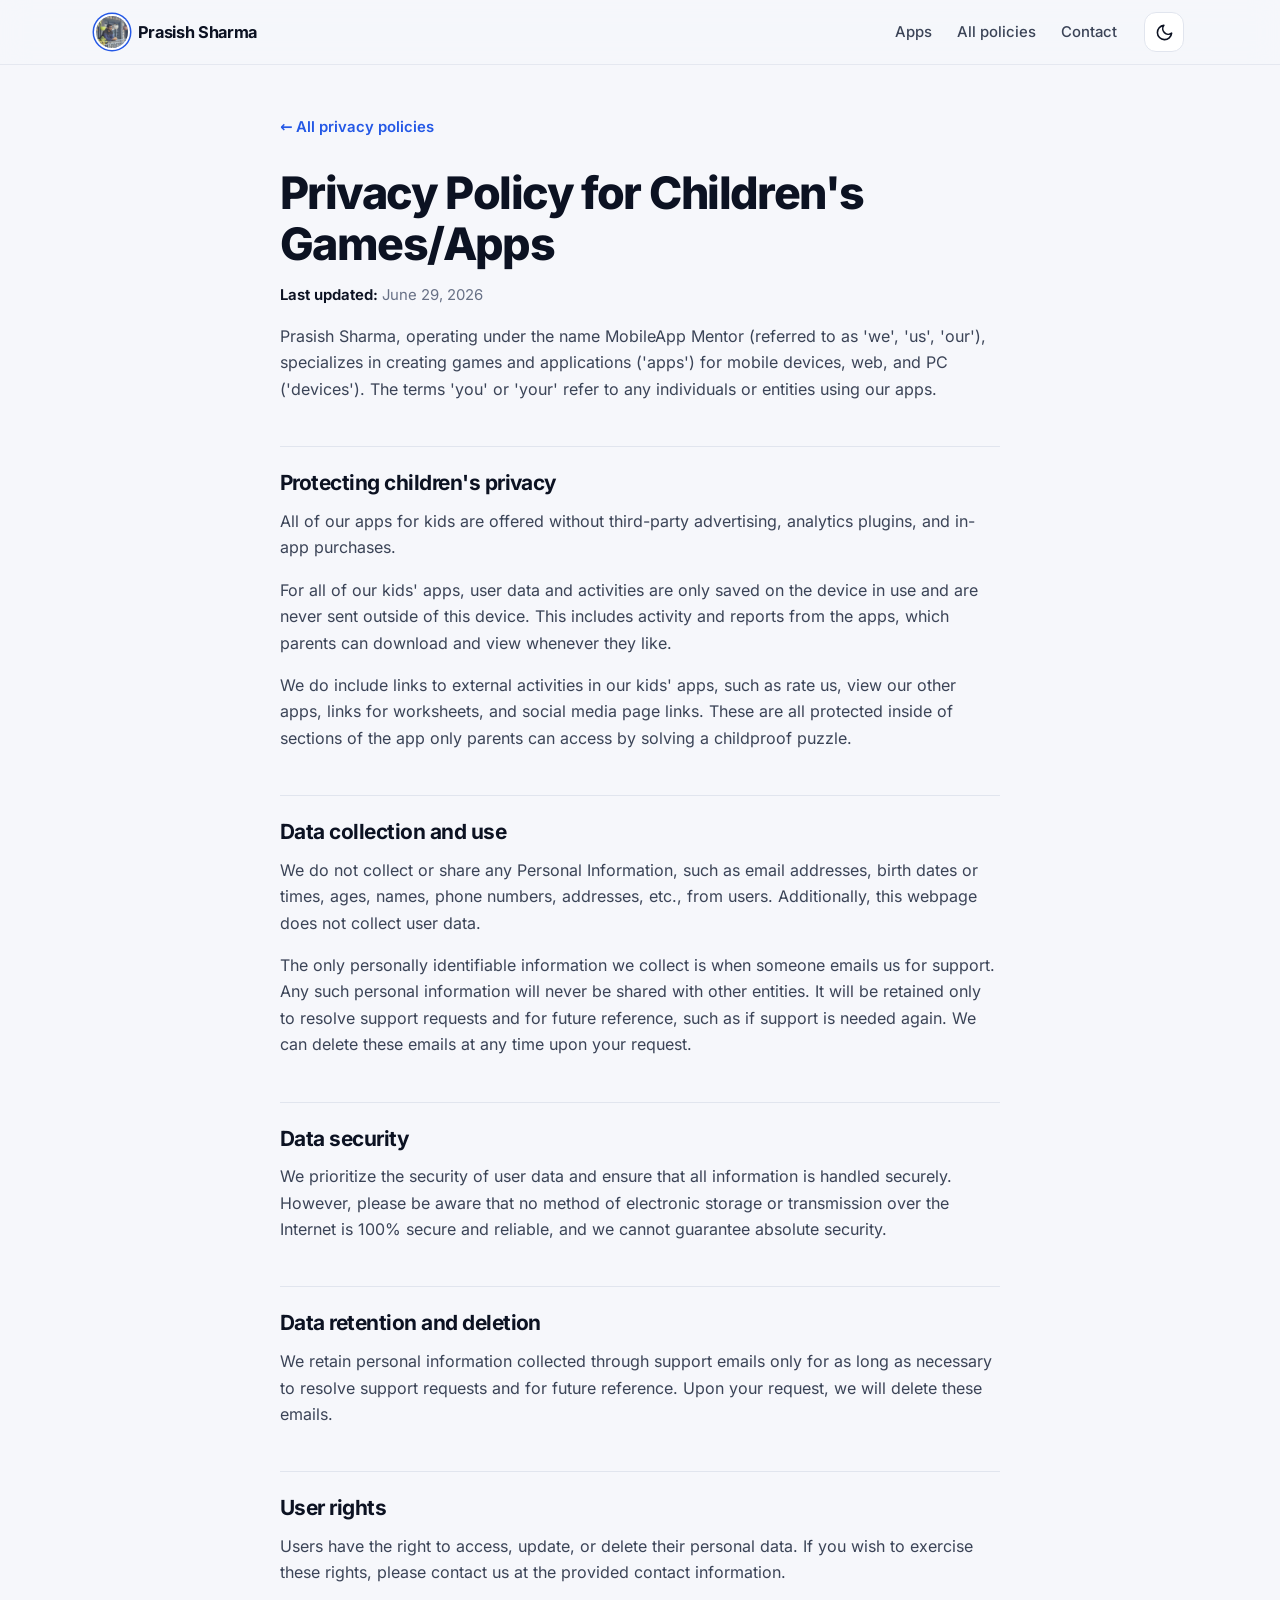
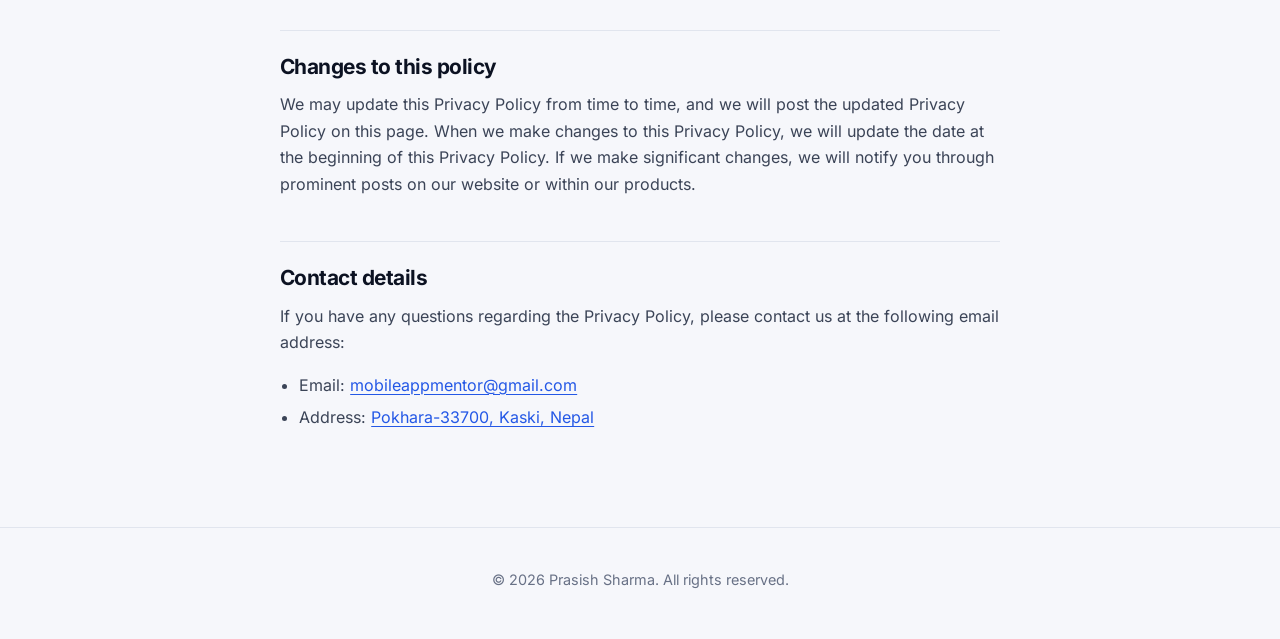
==== privacy-policy-kids/index.html @ 7d9ba477 "Redesign site: Linux & network administration profile Replaces the 2023 single-page site with a rede" ====
<!DOCTYPE html>
<html lang="en">
<head>
  <meta charset="utf-8">
  <meta name="viewport" content="width=device-width, initial-scale=1">
  <meta name="color-scheme" content="light dark">
  <meta http-equiv="Content-Security-Policy" content="default-src 'none'; script-src 'self'; style-src 'self'; img-src 'self'; font-src 'self'; base-uri 'none'; form-action 'none'; require-trusted-types-for 'script'; trusted-types 'none'; upgrade-insecure-requests">
  <meta name="referrer" content="strict-origin-when-cross-origin">
  <title>Children's Privacy — MobileApp Mentor</title>
  <meta name="description" content="Privacy policy for children's games and apps published by MobileApp Mentor (Prasish Sharma).">
  <link rel="canonical" href="https://prasishsharma.com.np/privacy-policy-kids/">
  <link rel="icon" href="../assets/img/favicon.ico">
  <link rel="stylesheet" href="../assets/css/site.css">
  <script src="../assets/js/theme.js"></script>
  <script src="../assets/js/site.js" defer></script>
</head>
<body>
  <a class="skip" href="#main">Skip to content</a>
  <header class="site-header">
    <div class="wrap">
      <a class="brand" href="../index.html"><img src="../assets/img/prasish-sharma.jpg" alt="" width="30" height="30">Prasish Sharma</a>
      <nav class="nav" aria-label="Main">
        <a href="../index.html#apps">Apps</a>
        <a href="../index.html#privacy">All policies</a>
        <a href="../index.html#contact">Contact</a>
      </nav>
      <button class="theme-toggle" type="button" aria-label="Toggle colour theme">
        <svg class="moon" viewBox="0 0 24 24" fill="none" stroke="currentColor" stroke-width="2" stroke-linecap="round" stroke-linejoin="round" aria-hidden="true"><path d="M21 12.8A9 9 0 1 1 11.2 3a7 7 0 0 0 9.8 9.8z"/></svg>
        <svg class="sun" viewBox="0 0 24 24" fill="none" stroke="currentColor" stroke-width="2" stroke-linecap="round" aria-hidden="true"><circle cx="12" cy="12" r="4"/><path d="M12 2v2M12 20v2M4.9 4.9l1.4 1.4M17.7 17.7l1.4 1.4M2 12h2M20 12h2M4.9 19.1l1.4-1.4M17.7 6.3l1.4-1.4"/></svg>
      </button>
    </div>
  </header>

  <main id="main" class="doc">
    <a class="back" href="../index.html#privacy">← All privacy policies</a>
    <h1>Privacy Policy for Children's Games/Apps</h1>
    <p class="meta"><strong>Last updated:</strong> June 29, 2026</p>

    <p>Prasish Sharma, operating under the name MobileApp Mentor (referred to as 'we', 'us', 'our'), specializes in creating games and applications ('apps') for mobile devices, web, and PC ('devices'). The terms 'you' or 'your' refer to any individuals or entities using our apps.</p>

    <h2>Protecting children's privacy</h2>
    <p>All of our apps for kids are offered without third-party advertising, analytics plugins, and in-app purchases.</p>
    <p>For all of our kids' apps, user data and activities are only saved on the device in use and are never sent outside of this device. This includes activity and reports from the apps, which parents can download and view whenever they like.</p>
    <p>We do include links to external activities in our kids' apps, such as rate us, view our other apps, links for worksheets, and social media page links. These are all protected inside of sections of the app only parents can access by solving a childproof puzzle.</p>

    <h2>Data collection and use</h2>
    <p>We do not collect or share any Personal Information, such as email addresses, birth dates or times, ages, names, phone numbers, addresses, etc., from users. Additionally, this webpage does not collect user data.</p>
    <p>The only personally identifiable information we collect is when someone emails us for support. Any such personal information will never be shared with other entities. It will be retained only to resolve support requests and for future reference, such as if support is needed again. We can delete these emails at any time upon your request.</p>

    <h2>Data security</h2>
    <p>We prioritize the security of user data and ensure that all information is handled securely. However, please be aware that no method of electronic storage or transmission over the Internet is 100% secure and reliable, and we cannot guarantee absolute security.</p>

    <h2>Data retention and deletion</h2>
    <p>We retain personal information collected through support emails only for as long as necessary to resolve support requests and for future reference. Upon your request, we will delete these emails.</p>

    <h2>User rights</h2>
    <p>Users have the right to access, update, or delete their personal data. If you wish to exercise these rights, please contact us at the provided contact information.</p>

    <h2>Changes to this policy</h2>
    <p>We may update this Privacy Policy from time to time, and we will post the updated Privacy Policy on this page. When we make changes to this Privacy Policy, we will update the date at the beginning of this Privacy Policy. If we make significant changes, we will notify you through prominent posts on our website or within our products.</p>

    <h2>Contact details</h2>
    <p>If you have any questions regarding the Privacy Policy, please contact us at the following email address:</p>
    <ul>
      <li>Email: <a href="mailto:mobileappmentor@gmail.com">mobileappmentor@gmail.com</a></li>
      <li>Address: <a href="https://www.google.com/maps?q=Pokhara-33700,Kaski,Nepal" target="_blank" rel="noopener noreferrer">Pokhara-33700, Kaski, Nepal</a></li>
    </ul>
  </main>

  <footer class="site-footer">
    <div class="wrap">
      <span>© <span id="year">2026</span> Prasish Sharma. All rights reserved.</span>
    </div>
  </footer>
</body>
</html>
---- assets/css/site.css ----
/* prasishsharma.com.np — single stylesheet, no external dependencies. */

/* ---------- fonts (self-hosted, SIL Open Font License) ---------- */

@font-face {
  font-family: "Inter";
  src: url("../fonts/inter-var.woff2") format("woff2");
  font-weight: 100 900;
  font-style: normal;
  font-display: swap;
}
@font-face {
  font-family: "JetBrains Mono";
  src: url("../fonts/jetbrains-mono-var.woff2") format("woff2");
  font-weight: 100 800;
  font-style: normal;
  font-display: swap;
}

/* ---------- tokens ---------- */

:root {
  --bg: #f6f7fb;
  --bg-2: #eef1f7;
  --surface: #ffffff;
  --surface-2: #f2f4f9;
  --ink: #0c1222;
  --ink-2: #3b4457;
  --muted: #687186;
  --rule: #e1e5ee;
  --rule-strong: #cfd5e2;
  --accent: #2458e6;
  --accent-2: #0d9488;
  --accent-ink: #ffffff;
  --accent-soft: #e8eefe;
  --ok: #059669;
  --grad: linear-gradient(120deg, #2458e6 0%, #0d9488 100%);
  --focus: #2458e6;
  --shadow-sm: 0 1px 2px rgb(15 23 42 / 6%);
  --shadow: 0 1px 2px rgb(15 23 42 / 5%), 0 8px 24px -8px rgb(15 23 42 / 12%);
  --shadow-lg: 0 2px 4px rgb(15 23 42 / 4%), 0 24px 48px -16px rgb(15 23 42 / 22%);
  --radius-sm: 10px;
  --radius: 16px;
  --radius-lg: 24px;
  --wrap: 72rem;
  --font: "Inter", system-ui, -apple-system, "Segoe UI", Roboto, "Helvetica Neue", Arial, "Noto Sans", "Noto Sans Devanagari", sans-serif;
  --mono: "JetBrains Mono", ui-monospace, SFMono-Regular, Menlo, Consolas, monospace;
  --term-bg: #0b1020;
  --term-ink: #d6deeb;
  color-scheme: light;
}

@media (prefers-color-scheme: dark) {
  :root:not([data-theme="light"]) {
    --bg: #080b13;
    --bg-2: #0c111c;
    --surface: #0f1522;
    --surface-2: #161d2d;
    --ink: #eaeef6;
    --ink-2: #b6bfd0;
    --muted: #8690a5;
    --rule: #1f2738;
    --rule-strong: #2c3650;
    --accent: #6d9bff;
    --accent-2: #2dd4bf;
    --accent-ink: #06101f;
    --accent-soft: #14213d;
    --ok: #34d399;
    --grad: linear-gradient(120deg, #6d9bff 0%, #2dd4bf 100%);
    --focus: #8fb3ff;
    --shadow-sm: 0 1px 2px rgb(0 0 0 / 40%);
    --shadow: 0 1px 2px rgb(0 0 0 / 40%), 0 8px 24px -8px rgb(0 0 0 / 50%);
    --shadow-lg: 0 2px 4px rgb(0 0 0 / 40%), 0 24px 48px -16px rgb(0 0 0 / 70%);
    --term-bg: #060912;
    color-scheme: dark;
  }
}

:root[data-theme="dark"] {
  --bg: #080b13;
  --bg-2: #0c111c;
  --surface: #0f1522;
  --surface-2: #161d2d;
  --ink: #eaeef6;
  --ink-2: #b6bfd0;
  --muted: #8690a5;
  --rule: #1f2738;
  --rule-strong: #2c3650;
  --accent: #6d9bff;
  --accent-2: #2dd4bf;
  --accent-ink: #06101f;
  --accent-soft: #14213d;
  --ok: #34d399;
  --grad: linear-gradient(120deg, #6d9bff 0%, #2dd4bf 100%);
  --focus: #8fb3ff;
  --shadow-sm: 0 1px 2px rgb(0 0 0 / 40%);
  --shadow: 0 1px 2px rgb(0 0 0 / 40%), 0 8px 24px -8px rgb(0 0 0 / 50%);
  --shadow-lg: 0 2px 4px rgb(0 0 0 / 40%), 0 24px 48px -16px rgb(0 0 0 / 70%);
  --term-bg: #060912;
  color-scheme: dark;
}

/* ---------- base ---------- */

*, *::before, *::after { box-sizing: border-box; }

html { scroll-behavior: smooth; -webkit-text-size-adjust: 100%; scroll-padding-top: 5rem; }

body {
  margin: 0;
  background: var(--bg);
  color: var(--ink);
  font: 16px/1.65 var(--font);
  font-feature-settings: "cv11", "ss01", "ss03";
  -webkit-font-smoothing: antialiased;
  -moz-osx-font-smoothing: grayscale;
  text-rendering: optimizeLegibility;
  overflow-x: hidden;
}

img, svg { max-width: 100%; height: auto; display: block; }
a { color: var(--accent); text-underline-offset: 0.2em; text-decoration-thickness: 1px; }
a:hover { text-decoration-thickness: 2px; }
:focus-visible { outline: 3px solid var(--focus); outline-offset: 3px; border-radius: 6px; }
::selection { background: var(--accent); color: var(--accent-ink); }

h1, h2, h3 { line-height: 1.15; letter-spacing: -0.025em; margin: 0; font-weight: 700; }
p { margin: 0 0 1rem; }
strong { font-weight: 650; }

.wrap { max-width: var(--wrap); margin: 0 auto; padding: 0 1rem; }
@media (min-width: 40rem) { .wrap { padding: 0 1.5rem; } }
@media (min-width: 64rem) { .wrap { padding: 0 2rem; } }

.visually-hidden {
  position: absolute !important; width: 1px; height: 1px; margin: -1px; padding: 0;
  overflow: hidden; clip: rect(0 0 0 0); white-space: nowrap; border: 0;
}

.skip {
  position: absolute; left: 1rem; top: -4rem; z-index: 100;
  background: var(--accent); color: var(--accent-ink); padding: 0.6rem 1rem;
  border-radius: var(--radius-sm); text-decoration: none; font-weight: 600;
}
.skip:focus { top: 1rem; }

/* ---------- header ---------- */

.site-header {
  position: sticky; top: 0; z-index: 50;
  background: color-mix(in srgb, var(--bg) 82%, transparent);
  backdrop-filter: saturate(180%) blur(14px);
  -webkit-backdrop-filter: saturate(180%) blur(14px);
  border-bottom: 1px solid color-mix(in srgb, var(--rule) 80%, transparent);
}
.site-header .wrap { display: flex; align-items: center; gap: 1rem; min-height: 4rem; }
.brand {
  font-weight: 700; color: var(--ink); text-decoration: none; letter-spacing: -0.02em;
  display: flex; align-items: center; gap: 0.6rem; white-space: nowrap; font-size: 1.02rem;
}
.brand img {
  width: 32px; height: 32px; border-radius: 50%; object-fit: cover;
  box-shadow: 0 0 0 2px var(--surface), 0 0 0 3.5px var(--accent);
}
.nav { margin-left: auto; display: flex; align-items: center; gap: 0.15rem; }
.nav a {
  color: var(--ink-2); text-decoration: none; font-size: 0.93rem; font-weight: 500;
  padding: 0.45rem 0.7rem; border-radius: 999px; transition: background-color .15s, color .15s;
}
.nav a:hover { background: var(--surface-2); color: var(--ink); }
.nav a[aria-current="true"] { color: var(--accent); background: var(--accent-soft); }
.nav-toggle, .theme-toggle {
  appearance: none; border: 1px solid var(--rule); background: var(--surface);
  color: var(--ink); border-radius: 12px; width: 2.5rem; height: 2.5rem;
  display: inline-grid; place-items: center; cursor: pointer; flex: none;
  transition: border-color .15s, transform .15s;
}
.nav-toggle:hover, .theme-toggle:hover { border-color: var(--rule-strong); }
.nav-toggle { display: none; margin-left: auto; }
.nav-toggle svg, .theme-toggle svg { width: 19px; height: 19px; }
.theme-toggle .sun { display: none; }
:root[data-theme="dark"] .theme-toggle .sun { display: block; }
:root[data-theme="dark"] .theme-toggle .moon { display: none; }
@media (prefers-color-scheme: dark) {
  :root:not([data-theme="light"]) .theme-toggle .sun { display: block; }
  :root:not([data-theme="light"]) .theme-toggle .moon { display: none; }
}

@media (max-width: 56rem) {
  .nav-toggle { display: inline-grid; }
  .nav {
    display: none; position: absolute; left: 0; right: 0; top: 100%;
    flex-direction: column; align-items: stretch; gap: 0.15rem;
    background: var(--bg); border-bottom: 1px solid var(--rule); padding: 0.5rem 1rem 1rem;
    box-shadow: var(--shadow);
  }
  .nav.open { display: flex; }
  .nav a { padding: 0.75rem 0.85rem; font-size: 1rem; border-radius: 12px; }
  .site-header .theme-toggle { order: 3; margin-left: auto; }
  .site-header .nav-toggle ~ .theme-toggle { margin-left: 0; }
}

/* ---------- hero ---------- */

.hero { position: relative; padding: 3.5rem 0 3rem; overflow: hidden; isolation: isolate; }
.hero::before {
  content: ""; position: absolute; inset: 0; z-index: -2;
  background-image:
    linear-gradient(var(--rule) 1px, transparent 1px),
    linear-gradient(90deg, var(--rule) 1px, transparent 1px);
  background-size: 44px 44px;
  -webkit-mask-image: radial-gradient(ellipse 80% 70% at 70% 30%, #000 20%, transparent 75%);
  mask-image: radial-gradient(ellipse 80% 70% at 70% 30%, #000 20%, transparent 75%);
  opacity: 0.7;
}
.hero::after {
  content: ""; position: absolute; z-index: -1; width: 46rem; height: 46rem; right: -14rem; top: -18rem;
  background: radial-gradient(circle, color-mix(in srgb, var(--accent) 22%, transparent) 0%, transparent 62%);
  pointer-events: none;
}
@media (min-width: 56rem) { .hero { padding: 5.5rem 0 4.5rem; } }

.hero-grid { display: grid; gap: 3rem; align-items: center; }
@media (min-width: 56rem) { .hero-grid { grid-template-columns: 1.35fr 1fr; gap: 3.5rem; } }

.status {
  display: inline-flex; align-items: center; gap: 0.55rem;
  font-size: 0.85rem; font-weight: 600; color: var(--ink-2);
  background: var(--surface); border: 1px solid var(--rule); box-shadow: var(--shadow-sm);
  padding: 0.35rem 0.85rem 0.35rem 0.7rem; border-radius: 999px; margin-bottom: 1.4rem;
}
.status .dot {
  width: 8px; height: 8px; border-radius: 50%; background: var(--ok);
  box-shadow: 0 0 0 4px color-mix(in srgb, var(--ok) 22%, transparent);
  animation: pulse 2.4s ease-in-out infinite;
}
@keyframes pulse {
  0%, 100% { box-shadow: 0 0 0 4px color-mix(in srgb, var(--ok) 22%, transparent); }
  50% { box-shadow: 0 0 0 7px color-mix(in srgb, var(--ok) 6%, transparent); }
}

.hero h1 {
  font-size: clamp(2.6rem, 7vw, 4.4rem); letter-spacing: -0.045em; line-height: 1.02;
  margin-bottom: 1rem; font-weight: 800;
}
.hero h1 .grad {
  background: var(--grad); -webkit-background-clip: text; background-clip: text; color: transparent;
}
.hero .role { font-size: clamp(1.08rem, 2.2vw, 1.28rem); color: var(--ink-2); margin-bottom: 1.5rem; max-width: 36rem; line-height: 1.6; }
.hero .role strong { color: var(--ink); }

.meta-line { display: flex; flex-wrap: wrap; gap: 0.5rem 1.25rem; color: var(--muted); font-size: 0.93rem; margin: 0 0 2rem; padding: 0; list-style: none; }
.meta-line li { display: inline-flex; align-items: center; gap: 0.45rem; }
.meta-line svg { width: 16px; height: 16px; }

.actions { display: flex; flex-wrap: wrap; gap: 0.55rem; }
.btn {
  display: inline-flex; align-items: center; gap: 0.5rem; text-decoration: none;
  font-weight: 600; font-size: 0.94rem; padding: 0.72rem 1rem; border-radius: 12px;
  border: 1px solid var(--rule); background: var(--surface); color: var(--ink);
  box-shadow: var(--shadow-sm);
  transition: transform .18s ease, border-color .18s ease, box-shadow .18s ease;
}
.btn:hover { border-color: var(--rule-strong); transform: translateY(-2px); box-shadow: var(--shadow); text-decoration: none; }
.btn svg { width: 18px; height: 18px; flex: none; }
.btn-primary { background: var(--grad); border-color: transparent; color: #fff; }
:root[data-theme="dark"] .btn-primary { color: #06101f; }
@media (prefers-color-scheme: dark) { :root:not([data-theme="light"]) .btn-primary { color: #06101f; } }
.btn-primary:hover { border-color: transparent; }

/* photo + terminal */
.hero-visual { position: relative; justify-self: center; width: 100%; max-width: 27rem; }
.hero-photo {
  margin: 0; padding: 5px; border-radius: 28px; background: var(--grad); box-shadow: var(--shadow-lg);
}
.hero-photo img { width: 100%; aspect-ratio: 1; object-fit: cover; border-radius: 23px; }

.terminal {
  margin: -3.5rem 0 0 auto; position: relative; width: min(100%, 22rem);
  background: var(--term-bg); color: var(--term-ink); border-radius: 14px;
  border: 1px solid rgb(255 255 255 / 8%); box-shadow: var(--shadow-lg);
  font: 500 0.78rem/1.65 var(--mono); overflow: hidden;
}
@media (min-width: 56rem) { .terminal { position: absolute; left: -3.5rem; bottom: -2.25rem; margin: 0; } }
.terminal-bar { display: flex; align-items: center; gap: 6px; padding: 0.6rem 0.8rem; background: rgb(255 255 255 / 4%); border-bottom: 1px solid rgb(255 255 255 / 6%); }
.terminal-bar i { width: 10px; height: 10px; border-radius: 50%; background: #ff5f57; }
.terminal-bar i:nth-child(2) { background: #febc2e; }
.terminal-bar i:nth-child(3) { background: #28c840; }
.terminal-bar span { margin-left: auto; margin-right: auto; color: #7c89a3; font-size: 0.72rem; transform: translateX(-14px); }
.terminal pre { margin: 0; padding: 0.85rem 1rem 1rem; white-space: pre-wrap; font: inherit; }
.terminal .p { color: #5eead4; }
.terminal .c { color: #93b4ff; }
.terminal .o { color: #cbd5e1; }
.terminal .cursor { display: inline-block; width: 0.55em; height: 1.05em; background: #5eead4; vertical-align: -0.2em; animation: blink 1.1s steps(1) infinite; }
@keyframes blink { 50% { opacity: 0; } }

/* stats */
.stats { padding: 0 0 1rem; }
.stats ul {
  list-style: none; margin: 0; padding: 0; display: grid; gap: 1px;
  grid-template-columns: repeat(auto-fit, minmax(min(100%, 9.5rem), 1fr));
  background: var(--rule); border: 1px solid var(--rule); border-radius: var(--radius-lg); overflow: hidden;
  box-shadow: var(--shadow);
}
.stats li { background: var(--surface); padding: 1.2rem 1.25rem; }
@media (min-width: 40rem) { .stats li { padding: 1.35rem 1.5rem; } }
.stats b {
  display: block; font-size: clamp(1.6rem, 3.4vw, 2.1rem); font-weight: 800; letter-spacing: -0.035em; line-height: 1.1;
  background: var(--grad); -webkit-background-clip: text; background-clip: text; color: transparent;
}
.stats span { color: var(--muted); font-size: 0.9rem; font-weight: 500; }

/* ---------- sections ---------- */

section { padding: 4.5rem 0; }
@media (min-width: 56rem) { section { padding: 6rem 0; } }
.section-alt { background: var(--bg-2); border-top: 1px solid var(--rule); border-bottom: 1px solid var(--rule); }
.section-head { margin-bottom: 2.5rem; max-width: 44rem; }
.section-head h2 { font-size: clamp(1.9rem, 4vw, 2.7rem); letter-spacing: -0.035em; margin-bottom: 0.75rem; font-weight: 800; }
.section-head p { color: var(--ink-2); margin: 0; font-size: 1.05rem; }
.kicker {
  display: inline-flex; align-items: center; gap: 0.6rem; margin-bottom: 0.9rem;
  font: 600 0.78rem/1 var(--mono); letter-spacing: 0.06em; text-transform: uppercase; color: var(--accent);
}
.kicker::before { content: ""; width: 1.5rem; height: 2px; background: var(--grad); border-radius: 2px; }

.prose { max-width: 44rem; color: var(--ink-2); font-size: 1.06rem; }
.prose strong { color: var(--ink); }
.prose .toolkit { list-style: none; margin: 0 0 1.25rem; padding: 0; display: grid; gap: 0.6rem; }
.prose .toolkit li {
  padding: 0.8rem 1rem 0.8rem 2.6rem; background: var(--surface); border: 1px solid var(--rule);
  border-radius: 12px; position: relative; font-size: 0.99rem;
}
.prose .toolkit li::before {
  content: ""; position: absolute; left: 1rem; top: 1.2rem; width: 0.7rem; height: 0.7rem; border-radius: 3px;
  background: var(--grad); transform: rotate(45deg);
}

.two-col { display: grid; gap: 2.5rem; align-items: start; }
@media (min-width: 56rem) { .two-col { grid-template-columns: 1.45fr 1fr; gap: 4rem; } }

.facts {
  margin: 0; background: var(--surface); border: 1px solid var(--rule); border-radius: var(--radius-lg);
  box-shadow: var(--shadow); overflow: hidden;
}
@media (min-width: 56rem) { .facts { position: sticky; top: 6rem; } }
.facts div { display: grid; grid-template-columns: 7.5rem 1fr; gap: 1rem; padding: 1rem 1.35rem; border-top: 1px solid var(--rule); }
.facts div:first-child { border-top: 0; }
.facts dt { font: 600 0.72rem/1.9 var(--mono); letter-spacing: 0.06em; text-transform: uppercase; color: var(--muted); }
.facts dd { margin: 0; font-weight: 600; color: var(--ink); }

/* ---------- resume ---------- */

.cv-timeline { list-style: none; margin: 0; padding: 0 0 0 1.75rem; position: relative; display: grid; gap: 1.25rem; }
.cv-timeline::before {
  content: ""; position: absolute; left: 0.45rem; top: 0.5rem; bottom: 0.5rem; width: 2px;
  background: linear-gradient(var(--accent), var(--accent-2) 80%, transparent); border-radius: 2px;
}
.cv-timeline > li { position: relative; }
.cv-timeline > li::before {
  content: ""; position: absolute; left: -1.75rem; top: 1.55rem; width: 1rem; height: 1rem; border-radius: 50%;
  background: var(--surface); border: 3px solid var(--accent); box-shadow: 0 0 0 4px var(--bg);
}
.cv-item {
  background: var(--surface); border: 1px solid var(--rule); border-radius: var(--radius);
  padding: 1.4rem 1.5rem; box-shadow: var(--shadow-sm); transition: box-shadow .2s, border-color .2s;
}
.cv-item:hover { box-shadow: var(--shadow); border-color: var(--rule-strong); }
.cv-head { display: flex; flex-wrap: wrap; justify-content: space-between; gap: 0.4rem 1.5rem; }
.cv-head h3 { font-size: 1.15rem; margin-bottom: 0.25rem; letter-spacing: -0.02em; }
.cv-org { margin: 0; font-weight: 600; color: var(--accent); }
.cv-org span { font-weight: 450; color: var(--muted); }
.cv-when {
  display: flex; flex-direction: column; align-items: flex-end; gap: 0.2rem;
  font-size: 0.88rem; color: var(--muted); text-align: right; white-space: nowrap;
}
.cv-when .when {
  font: 600 0.75rem/1 var(--mono); letter-spacing: 0.04em; text-transform: uppercase;
  color: var(--accent); background: var(--accent-soft); padding: 0.4rem 0.6rem; border-radius: 999px;
}
.cv-item ul { margin: 1rem 0 0; padding: 0; list-style: none; color: var(--ink-2); display: grid; gap: 0.45rem; }
.cv-item ul li { position: relative; padding-left: 1.2rem; }
.cv-item ul li::before { content: ""; position: absolute; left: 0; top: 0.68em; width: 6px; height: 6px; border-radius: 50%; background: var(--accent-2); }
@media (max-width: 40rem) {
  .cv-when { flex-direction: row; align-items: center; gap: 0.6rem; text-align: left; white-space: normal; }
  .cv-timeline { padding-left: 1.4rem; }
  .cv-timeline > li::before { left: -1.4rem; }
  .cv-timeline::before { left: 0.3rem; }
}

.cv-split { display: grid; gap: 2.5rem; margin-top: 3.5rem; }
@media (min-width: 56rem) { .cv-split { grid-template-columns: 1fr 1fr; } }
.cv-subhead { font-size: 1.35rem; margin-bottom: 1.1rem; letter-spacing: -0.025em; display: flex; align-items: center; gap: 0.6rem; }
.cv-subhead svg { width: 22px; height: 22px; color: var(--accent); }
.cred { display: grid; gap: 0.85rem; }
.cred .cv-item { display: flex; gap: 1rem; align-items: flex-start; }
.cred .cv-item > img, .cred .cv-item > .cred-icon { width: 44px; height: 44px; border-radius: 12px; flex: none; }
.cred-icon { display: grid; place-items: center; background: var(--accent-soft); color: var(--accent); }
.cred-icon svg { width: 22px; height: 22px; }
.cred .cv-head { flex: 1; }

.badge {
  display: inline-flex; align-items: center; gap: 0.35rem; font-size: 0.75rem; font-weight: 700;
  padding: 0.3rem 0.65rem; border-radius: 999px; white-space: nowrap;
  background: color-mix(in srgb, var(--ok) 14%, transparent); color: var(--ok);
}
.badge-muted { background: var(--accent-soft); color: var(--accent); }

/* ---------- skills: horizontal tools rail ---------- */

.rail-wrap { position: relative; margin: 0 -1rem 3rem; }
@media (min-width: 40rem) { .rail-wrap { margin: 0 0 3rem; } }
.rail {
  list-style: none; margin: 0; padding: 0.5rem 1rem 1.25rem; display: flex; gap: 0.85rem;
  overflow-x: auto; overscroll-behavior-x: contain; scroll-snap-type: x mandatory; scroll-padding: 0 1rem;
  scrollbar-width: thin; scrollbar-color: var(--rule-strong) transparent;
  -webkit-mask-image: linear-gradient(90deg, transparent 0, #000 1.5rem, #000 calc(100% - 3rem), transparent);
  mask-image: linear-gradient(90deg, transparent 0, #000 1.5rem, #000 calc(100% - 3rem), transparent);
}
@media (min-width: 40rem) { .rail { padding: 0.5rem 0.25rem 1.25rem; scroll-padding: 0; } }
.rail:focus-visible { outline-offset: -3px; }
.rail li {
  flex: 0 0 auto; width: 8.25rem; scroll-snap-align: start;
  display: flex; flex-direction: column; align-items: center; gap: 0.7rem; text-align: center;
  padding: 1.15rem 0.75rem 1rem; background: var(--surface); border: 1px solid var(--rule);
  border-radius: var(--radius); box-shadow: var(--shadow-sm);
  font-size: 0.86rem; font-weight: 600; color: var(--ink-2); line-height: 1.3;
  transition: transform .18s ease, border-color .18s ease, box-shadow .18s ease;
}
.rail li:hover { transform: translateY(-3px); border-color: var(--rule-strong); box-shadow: var(--shadow); }
.rail img { width: 44px; height: 44px; }
.rail small { display: block; font: 500 0.68rem/1.2 var(--mono); color: var(--muted); letter-spacing: 0.03em; text-transform: uppercase; margin-top: 0.15rem; }

.rail-controls { display: none; gap: 0.5rem; justify-content: flex-end; margin: -0.5rem 0 0.75rem; }
.js .rail-controls { display: flex; }
@media (max-width: 40rem) { .js .rail-controls { padding: 0 1rem; } }
.rail-btn {
  appearance: none; width: 2.5rem; height: 2.5rem; border-radius: 50%; cursor: pointer;
  border: 1px solid var(--rule); background: var(--surface); color: var(--ink);
  display: grid; place-items: center; box-shadow: var(--shadow-sm); transition: border-color .15s, opacity .15s;
}
.rail-btn:hover:not(:disabled) { border-color: var(--accent); color: var(--accent); }
.rail-btn:disabled { opacity: 0.35; cursor: default; }
.rail-btn svg { width: 18px; height: 18px; }

/* skill rows: label + horizontal chips */
.skill-rows { margin: 0; display: grid; border: 1px solid var(--rule); border-radius: var(--radius-lg); overflow: hidden; background: var(--surface); box-shadow: var(--shadow); }
.skill-row { display: grid; gap: 0.75rem 1.5rem; padding: 1.2rem 1.4rem; border-top: 1px solid var(--rule); align-items: center; }
.skill-row:first-child { border-top: 0; }
@media (min-width: 48rem) { .skill-row { grid-template-columns: 13rem 1fr; } }
.skill-row dt { font-weight: 700; color: var(--ink); display: flex; align-items: center; gap: 0.6rem; }
.skill-row dt img { width: 24px; height: 24px; border-radius: 6px; }
.skill-row dd { margin: 0; }
.chips { list-style: none; margin: 0; padding: 0; display: flex; flex-wrap: wrap; gap: 0.45rem; }
.chips li {
  display: inline-flex; align-items: center; gap: 0.4rem;
  font-size: 0.86rem; font-weight: 550; color: var(--ink-2);
  background: var(--surface-2); border: 1px solid var(--rule); border-radius: 999px; padding: 0.32rem 0.75rem;
}

:root[data-theme="dark"] .invert-dark { filter: invert(1); }
@media (prefers-color-scheme: dark) {
  :root:not([data-theme="light"]) .invert-dark { filter: invert(1); }
}

/* ---------- apps ---------- */

.filters { display: flex; flex-wrap: wrap; gap: 0.5rem; margin-bottom: 1.75rem; }
.filters[hidden] { display: none; }
.chip {
  appearance: none; font: inherit; font-size: 0.9rem; font-weight: 600; cursor: pointer;
  padding: 0.5rem 1rem; border-radius: 999px; border: 1px solid var(--rule);
  background: var(--surface); color: var(--ink-2); transition: all .15s;
}
.chip:hover { border-color: var(--rule-strong); color: var(--ink); }
.chip[aria-pressed="true"] { background: var(--ink); border-color: var(--ink); color: var(--bg); }

.app-grid { display: grid; gap: 1.1rem; grid-template-columns: repeat(auto-fill, minmax(min(100%, 20rem), 1fr)); }
.app {
  background: var(--surface); border: 1px solid var(--rule); border-radius: var(--radius-lg);
  padding: 1.35rem; display: flex; flex-direction: column; gap: 1rem; box-shadow: var(--shadow-sm);
  transition: transform .2s ease, box-shadow .2s ease, border-color .2s ease;
}
.app:hover { transform: translateY(-4px); box-shadow: var(--shadow-lg); border-color: var(--rule-strong); }
.app[hidden] { display: none; }
.app-top { display: flex; gap: 1rem; align-items: center; }
.app-top img { width: 64px; height: 64px; border-radius: 16px; flex: none; box-shadow: var(--shadow); background: var(--surface-2); }
.app h3 { font-size: 1.06rem; margin-bottom: 0.3rem; letter-spacing: -0.015em; }
.tag { font: 600 0.7rem/1 var(--mono); letter-spacing: 0.04em; text-transform: uppercase; color: var(--muted); }
.app p { color: var(--ink-2); font-size: 0.94rem; margin: 0; flex: 1; }
.app-links { display: flex; flex-wrap: wrap; gap: 0.5rem; padding-top: 0.25rem; }
.app-links a {
  text-decoration: none; display: inline-flex; align-items: center; gap: 0.35rem;
  font-size: 0.85rem; font-weight: 600; padding: 0.45rem 0.8rem; border-radius: 999px;
  border: 1px solid var(--rule); color: var(--ink-2); transition: all .15s;
}
.app-links a:first-child { background: var(--accent-soft); border-color: transparent; color: var(--accent); }
.app-links a:hover { border-color: var(--accent); color: var(--accent); }

/* ---------- repos ---------- */

.repo-grid { display: grid; gap: 1.1rem; grid-template-columns: repeat(auto-fill, minmax(min(100%, 20rem), 1fr)); }
.repo {
  background: var(--surface); border: 1px solid var(--rule); border-radius: var(--radius); padding: 1.3rem;
  display: flex; flex-direction: column; gap: 0.6rem; box-shadow: var(--shadow-sm); transition: border-color .2s, box-shadow .2s;
}
.repo:hover { border-color: var(--rule-strong); box-shadow: var(--shadow); }
.repo h3 { font: 600 0.98rem/1.3 var(--mono); display: flex; align-items: center; gap: 0.5rem; letter-spacing: 0; }
.repo h3 svg { width: 18px; height: 18px; color: var(--muted); flex: none; }
.repo h3 a { text-decoration: none; overflow-wrap: anywhere; }
.repo h3 a:hover { text-decoration: underline; }
.repo p { color: var(--ink-2); font-size: 0.93rem; margin: 0; flex: 1; }
.repo .lang { font-size: 0.8rem; color: var(--muted); font-weight: 600; display: inline-flex; align-items: center; gap: 0.4rem; }
.repo .lang::before { content: ""; width: 10px; height: 10px; border-radius: 50%; background: var(--accent-2); }

/* ---------- privacy list ---------- */

.policy-list { list-style: none; margin: 0; padding: 0; display: grid; gap: 0.85rem; grid-template-columns: repeat(auto-fill, minmax(min(100%, 19rem), 1fr)); }
.policy-list a {
  display: flex; gap: 0.9rem; align-items: flex-start; text-decoration: none; background: var(--surface);
  border: 1px solid var(--rule); border-radius: var(--radius); padding: 1.1rem 1.2rem; color: var(--ink); font-weight: 650;
  transition: border-color .15s, transform .15s;
}
.policy-list a:hover { border-color: var(--accent); transform: translateY(-2px); }
.policy-list svg { width: 22px; height: 22px; color: var(--accent-2); flex: none; margin-top: 0.1rem; }
.policy-list span span { display: block; font-weight: 450; color: var(--muted); font-size: 0.88rem; margin-top: 0.2rem; }

/* ---------- contact ---------- */

.contact-card {
  position: relative; background: var(--surface); border-radius: 28px; padding: clamp(1.5rem, 5vw, 3rem);
  box-shadow: var(--shadow-lg); border: 1px solid var(--rule); overflow: hidden; isolation: isolate;
}
.contact-card::before {
  content: ""; position: absolute; z-index: -1; width: 30rem; height: 30rem; right: -12rem; top: -14rem;
  background: radial-gradient(circle, color-mix(in srgb, var(--accent-2) 20%, transparent), transparent 65%);
}
.contact-card h2 { font-size: clamp(2rem, 5vw, 3rem); letter-spacing: -0.04em; font-weight: 800; margin-bottom: 0.75rem; }
.contact-card > p { color: var(--ink-2); font-size: 1.08rem; max-width: 36rem; }
.contact-list { list-style: none; padding: 0; margin: 2rem 0 0; display: grid; gap: 0.75rem; grid-template-columns: repeat(auto-fill, minmax(min(100%, 17rem), 1fr)); }
.contact-list a {
  display: flex; align-items: center; gap: 0.85rem; text-decoration: none; color: var(--ink);
  border: 1px solid var(--rule); border-radius: 14px; padding: 0.9rem 1rem; background: var(--bg);
  overflow-wrap: anywhere; font-weight: 600; font-size: 0.95rem; transition: border-color .15s, transform .15s;
}
.contact-list a:hover { border-color: var(--accent); transform: translateY(-2px); }
.contact-list .ic { width: 2.4rem; height: 2.4rem; border-radius: 10px; display: grid; place-items: center; background: var(--accent-soft); color: var(--accent); flex: none; }
.contact-list svg { width: 19px; height: 19px; }
.contact-list small { display: block; color: var(--muted); font-size: 0.75rem; font-weight: 500; font-family: var(--mono); text-transform: uppercase; letter-spacing: 0.05em; }

/* ---------- footer ---------- */

.site-footer { border-top: 1px solid var(--rule); padding: 2.5rem 0 3rem; color: var(--muted); font-size: 0.9rem; }
.site-footer .wrap { display: flex; flex-direction: column; align-items: center; justify-content: center; gap: 0.6rem; text-align: center; }
.site-footer a { color: var(--ink-2); text-decoration: none; }
.site-footer a:hover { color: var(--accent); text-decoration: underline; }
.trust { display: inline-flex; align-items: center; gap: 0.45rem; }
.trust svg { width: 16px; height: 16px; color: var(--ok); }

/* ---------- motion preferences ---------- */

@media (prefers-reduced-motion: reduce) {
  html { scroll-behavior: auto; }
  *, *::before, *::after { animation: none !important; transition: none !important; }
  .btn:hover, .app:hover, .rail li:hover, .policy-list a:hover, .contact-list a:hover { transform: none; }
}

/* ---------- document pages (privacy etc.) ---------- */

.doc { max-width: 47rem; margin: 0 auto; padding: 3rem 1rem 5rem; }
.doc h1 { font-size: clamp(2rem, 5vw, 2.8rem); margin-bottom: 0.75rem; letter-spacing: -0.035em; font-weight: 800; }
.doc h2 { font-size: 1.3rem; margin: 2.75rem 0 0.8rem; padding-top: 1.5rem; border-top: 1px solid var(--rule); }
.doc h3 { font-size: 1.04rem; margin: 1.75rem 0 0.45rem; }
.doc p, .doc li { color: var(--ink-2); }
.doc strong { color: var(--ink); }
.doc ul { padding-left: 1.2rem; }
.doc li { margin: 0.4rem 0; }
.doc .meta { color: var(--muted); font-size: 0.93rem; }
.doc .meta strong { color: var(--ink); }
.doc .lede-box {
  background: var(--surface); border: 1px solid var(--rule); border-radius: var(--radius);
  padding: 1.25rem 1.4rem; margin: 1.5rem 0 1.75rem; box-shadow: var(--shadow-sm);
}
.doc .lede-box p:last-child { margin-bottom: 0; }
.doc .note {
  border-left: 3px solid var(--accent); background: var(--surface);
  padding: 1rem 1.15rem; margin: 1.5rem 0; border-radius: 0 12px 12px 0;
}
.doc .note p { margin: 0; }
.doc code {
  font-family: var(--mono); font-size: 0.84em; background: var(--surface-2);
  padding: 0.12rem 0.4rem; border-radius: 5px; border: 1px solid var(--rule); overflow-wrap: anywhere;
}
.scroller { overflow-x: auto; }
.doc table { width: 100%; border-collapse: collapse; margin: 1rem 0 1.25rem; font-size: 0.95rem; }
.doc th, .doc td { text-align: left; vertical-align: top; padding: 0.65rem 0.75rem; border-bottom: 1px solid var(--rule); }
.doc th { color: var(--ink); font-weight: 650; }
.doc .back { display: inline-flex; align-items: center; gap: 0.35rem; margin-bottom: 1.75rem; font-weight: 600; text-decoration: none; font-size: 0.93rem; }
.doc .back:hover { text-decoration: underline; }

.notfound { text-align: center; padding: 7rem 1rem; }
.notfound h1 { font-size: clamp(4rem, 14vw, 7rem); margin-bottom: 0.5rem; font-weight: 800; background: var(--grad); -webkit-background-clip: text; background-clip: text; color: transparent; }
.notfound p { color: var(--ink-2); }
.notfound .actions { justify-content: center; margin-top: 1.5rem; }

.cred-title { font-size: 1.02rem; letter-spacing: -0.015em; margin: 0 0 0.2rem; line-height: 1.3; }
.cred-sub { margin: 0; color: var(--muted); font-size: 0.9rem; }

/* ---------- Google Play branding ---------- */

.h-logo { display: flex; align-items: center; gap: 0.75rem; }
.h-logo img { width: clamp(30px, 4vw, 40px); height: auto; flex: none; }
.play-badge { display: inline-block; margin-top: 1.1rem; border-radius: 10px; }
.play-badge img { height: 58px; width: auto; margin-left: -9px; transition: transform .18s ease; }
.play-badge:hover img { transform: translateY(-2px); }
.play-ico { width: 15px; height: 15px; }
.contact-list .ic img { width: 20px; height: 20px; }

/* ---------- full policies embedded in the home page (#privacy_policy, #privacy_policy_kids) ---------- */

.policy-doc {
  max-width: 52rem; margin: 2.5rem auto 0; padding: clamp(1.4rem, 4vw, 2.75rem);
  background: var(--surface); border: 1px solid var(--rule); border-radius: var(--radius-lg);
  box-shadow: var(--shadow); scroll-margin-top: 5.5rem;
}
.policy-doc h2 { border-top: 0; padding-top: 0; margin-top: 0; font-size: clamp(1.7rem, 4vw, 2.3rem); margin-bottom: 0.75rem; letter-spacing: -0.035em; font-weight: 800; }
.policy-doc h3 { font-size: 1.25rem; margin: 2.5rem 0 0.8rem; padding-top: 1.4rem; border-top: 1px solid var(--rule); }
.policy-doc h4 { font-size: 1.03rem; margin: 1.6rem 0 0.45rem; }
.policy-doc .lede-box, .policy-doc .note { background: var(--bg); }
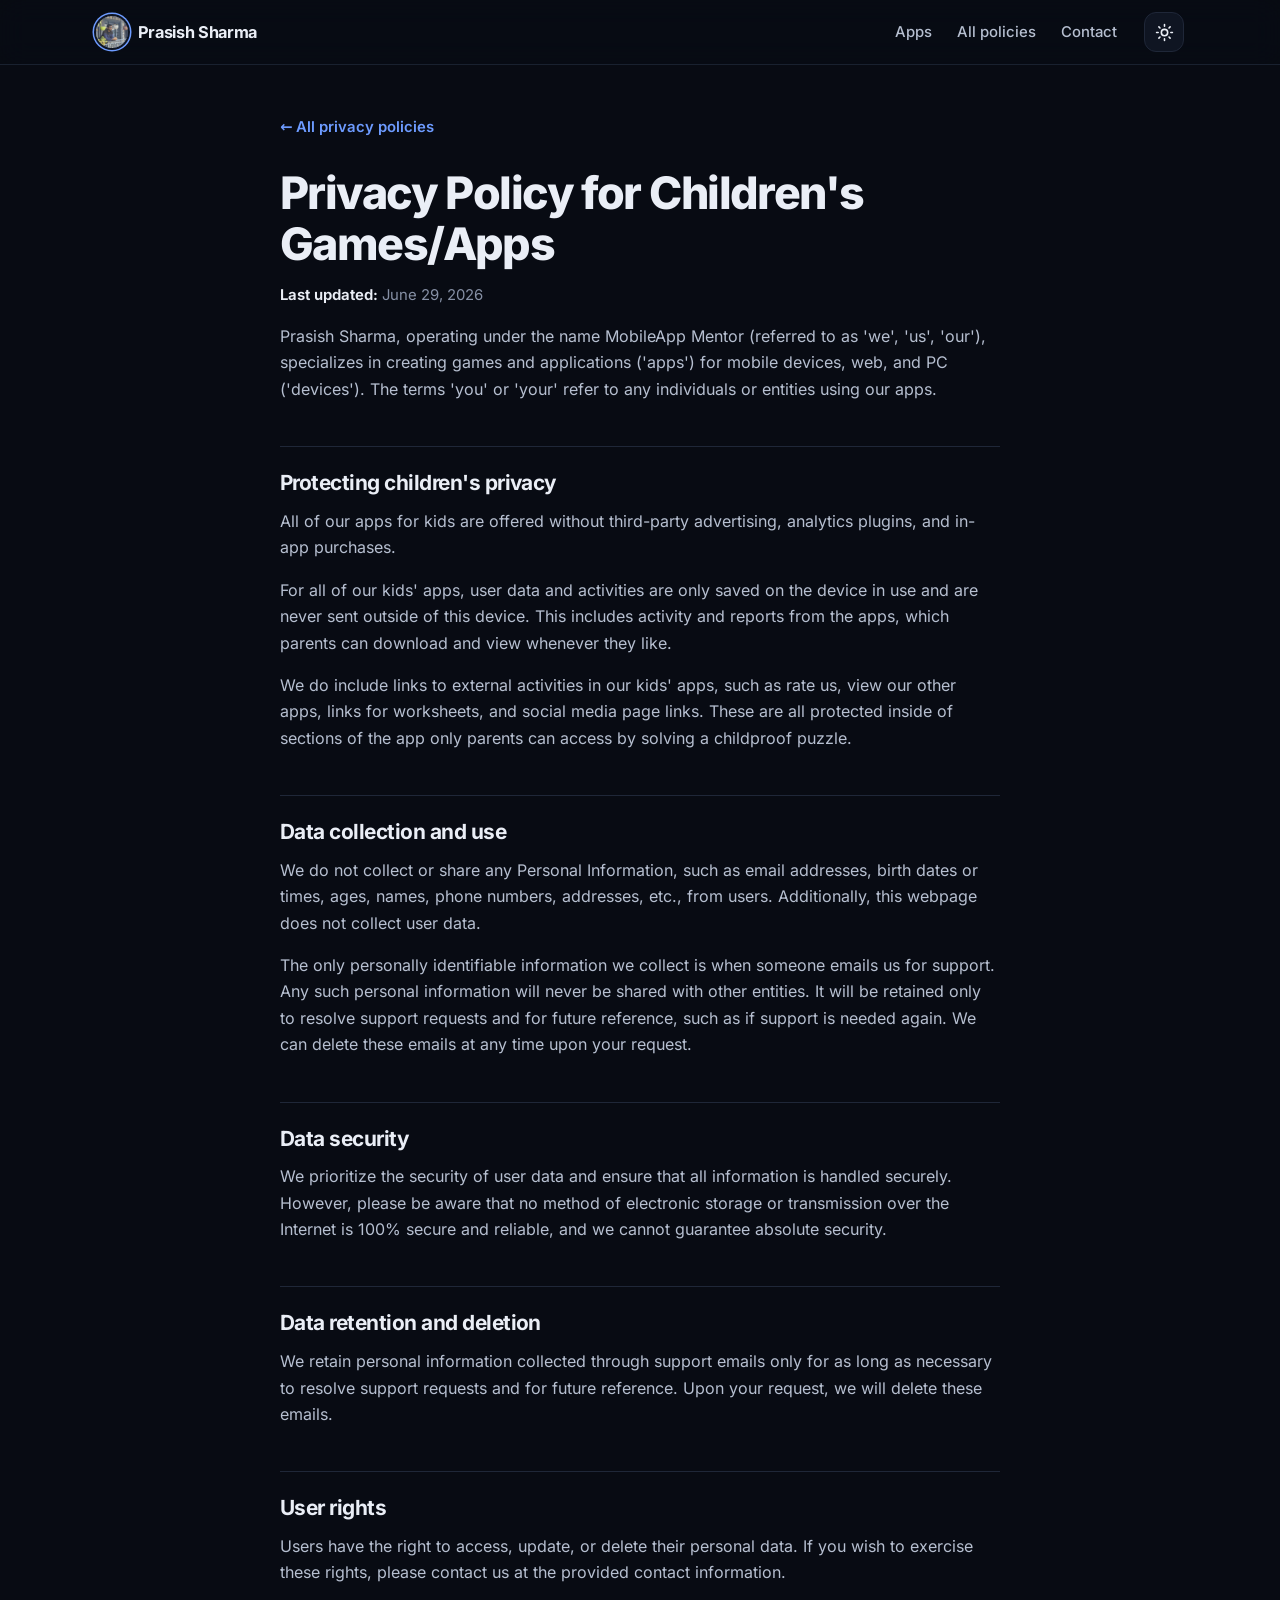
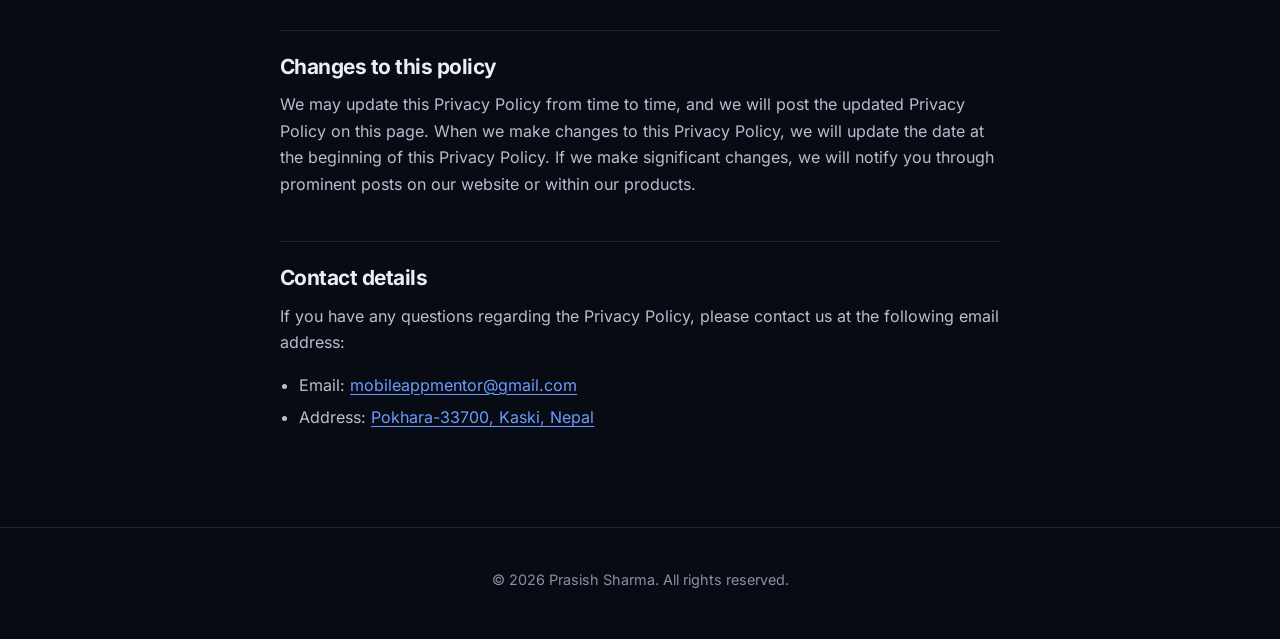
==== commit 1cbef510: "Make dark the default theme Co-Authored-By: Claude Opus 5 <noreply@anthropic.com>" ====
--- a/privacy-policy-kids/index.html
+++ b/privacy-policy-kids/index.html
@@ -3,7 +3,7 @@
 <head>
   <meta charset="utf-8">
   <meta name="viewport" content="width=device-width, initial-scale=1">
-  <meta name="color-scheme" content="light dark">
+  <meta name="color-scheme" content="dark light">
   <meta http-equiv="Content-Security-Policy" content="default-src 'none'; script-src 'self'; style-src 'self'; img-src 'self'; font-src 'self'; base-uri 'none'; form-action 'none'; require-trusted-types-for 'script'; trusted-types 'none'; upgrade-insecure-requests">
   <meta name="referrer" content="strict-origin-when-cross-origin">
   <title>Children's Privacy — MobileApp Mentor</title>
--- a/assets/css/site.css
+++ b/assets/css/site.css
@@ -19,7 +19,41 @@
 
 /* ---------- tokens ---------- */
 
+/* Dark is the default theme for everyone. Light applies only when the
+   visitor chooses it with the toggle (data-theme="light"). */
+
 :root {
+  --bg: #080b13;
+  --bg-2: #0c111c;
+  --surface: #0f1522;
+  --surface-2: #161d2d;
+  --ink: #eaeef6;
+  --ink-2: #b6bfd0;
+  --muted: #8690a5;
+  --rule: #1f2738;
+  --rule-strong: #2c3650;
+  --accent: #6d9bff;
+  --accent-2: #2dd4bf;
+  --accent-ink: #06101f;
+  --accent-soft: #14213d;
+  --ok: #34d399;
+  --grad: linear-gradient(120deg, #6d9bff 0%, #2dd4bf 100%);
+  --focus: #8fb3ff;
+  --shadow-sm: 0 1px 2px rgb(0 0 0 / 40%);
+  --shadow: 0 1px 2px rgb(0 0 0 / 40%), 0 8px 24px -8px rgb(0 0 0 / 50%);
+  --shadow-lg: 0 2px 4px rgb(0 0 0 / 40%), 0 24px 48px -16px rgb(0 0 0 / 70%);
+  --term-bg: #060912;
+  color-scheme: dark;
+  --radius-sm: 10px;
+  --radius: 16px;
+  --radius-lg: 24px;
+  --wrap: 72rem;
+  --font: "Inter", system-ui, -apple-system, "Segoe UI", Roboto, "Helvetica Neue", Arial, "Noto Sans", "Noto Sans Devanagari", sans-serif;
+  --mono: "JetBrains Mono", ui-monospace, SFMono-Regular, Menlo, Consolas, monospace;
+  --term-ink: #d6deeb;
+}
+
+:root[data-theme="light"] {
   --bg: #f6f7fb;
   --bg-2: #eef1f7;
   --surface: #ffffff;
@@ -50,56 +84,6 @@
   color-scheme: light;
 }
 
-@media (prefers-color-scheme: dark) {
-  :root:not([data-theme="light"]) {
-    --bg: #080b13;
-    --bg-2: #0c111c;
-    --surface: #0f1522;
-    --surface-2: #161d2d;
-    --ink: #eaeef6;
-    --ink-2: #b6bfd0;
-    --muted: #8690a5;
-    --rule: #1f2738;
-    --rule-strong: #2c3650;
-    --accent: #6d9bff;
-    --accent-2: #2dd4bf;
-    --accent-ink: #06101f;
-    --accent-soft: #14213d;
-    --ok: #34d399;
-    --grad: linear-gradient(120deg, #6d9bff 0%, #2dd4bf 100%);
-    --focus: #8fb3ff;
-    --shadow-sm: 0 1px 2px rgb(0 0 0 / 40%);
-    --shadow: 0 1px 2px rgb(0 0 0 / 40%), 0 8px 24px -8px rgb(0 0 0 / 50%);
-    --shadow-lg: 0 2px 4px rgb(0 0 0 / 40%), 0 24px 48px -16px rgb(0 0 0 / 70%);
-    --term-bg: #060912;
-    color-scheme: dark;
-  }
-}
-
-:root[data-theme="dark"] {
-  --bg: #080b13;
-  --bg-2: #0c111c;
-  --surface: #0f1522;
-  --surface-2: #161d2d;
-  --ink: #eaeef6;
-  --ink-2: #b6bfd0;
-  --muted: #8690a5;
-  --rule: #1f2738;
-  --rule-strong: #2c3650;
-  --accent: #6d9bff;
-  --accent-2: #2dd4bf;
-  --accent-ink: #06101f;
-  --accent-soft: #14213d;
-  --ok: #34d399;
-  --grad: linear-gradient(120deg, #6d9bff 0%, #2dd4bf 100%);
-  --focus: #8fb3ff;
-  --shadow-sm: 0 1px 2px rgb(0 0 0 / 40%);
-  --shadow: 0 1px 2px rgb(0 0 0 / 40%), 0 8px 24px -8px rgb(0 0 0 / 50%);
-  --shadow-lg: 0 2px 4px rgb(0 0 0 / 40%), 0 24px 48px -16px rgb(0 0 0 / 70%);
-  --term-bg: #060912;
-  color-scheme: dark;
-}
-
 /* ---------- base ---------- */
 
 *, *::before, *::after { box-sizing: border-box; }
@@ -178,13 +162,9 @@
 .nav-toggle:hover, .theme-toggle:hover { border-color: var(--rule-strong); }
 .nav-toggle { display: none; margin-left: auto; }
 .nav-toggle svg, .theme-toggle svg { width: 19px; height: 19px; }
-.theme-toggle .sun { display: none; }
-:root[data-theme="dark"] .theme-toggle .sun { display: block; }
-:root[data-theme="dark"] .theme-toggle .moon { display: none; }
-@media (prefers-color-scheme: dark) {
-  :root:not([data-theme="light"]) .theme-toggle .sun { display: block; }
-  :root:not([data-theme="light"]) .theme-toggle .moon { display: none; }
-}
+.theme-toggle .moon { display: none; }
+:root[data-theme="light"] .theme-toggle .moon { display: block; }
+:root[data-theme="light"] .theme-toggle .sun { display: none; }
 
 @media (max-width: 56rem) {
   .nav-toggle { display: inline-grid; }
@@ -263,9 +243,8 @@
 }
 .btn:hover { border-color: var(--rule-strong); transform: translateY(-2px); box-shadow: var(--shadow); text-decoration: none; }
 .btn svg { width: 18px; height: 18px; flex: none; }
-.btn-primary { background: var(--grad); border-color: transparent; color: #fff; }
-:root[data-theme="dark"] .btn-primary { color: #06101f; }
-@media (prefers-color-scheme: dark) { :root:not([data-theme="light"]) .btn-primary { color: #06101f; } }
+.btn-primary { background: var(--grad); border-color: transparent; color: #06101f; }
+:root[data-theme="light"] .btn-primary { color: #fff; }
 .btn-primary:hover { border-color: transparent; }
 
 /* photo + terminal */
@@ -458,10 +437,8 @@
   background: var(--surface-2); border: 1px solid var(--rule); border-radius: 999px; padding: 0.32rem 0.75rem;
 }
 
-:root[data-theme="dark"] .invert-dark { filter: invert(1); }
-@media (prefers-color-scheme: dark) {
-  :root:not([data-theme="light"]) .invert-dark { filter: invert(1); }
-}
+.invert-dark { filter: invert(1); }
+:root[data-theme="light"] .invert-dark { filter: none; }
 
 /* ---------- apps ---------- */
 
